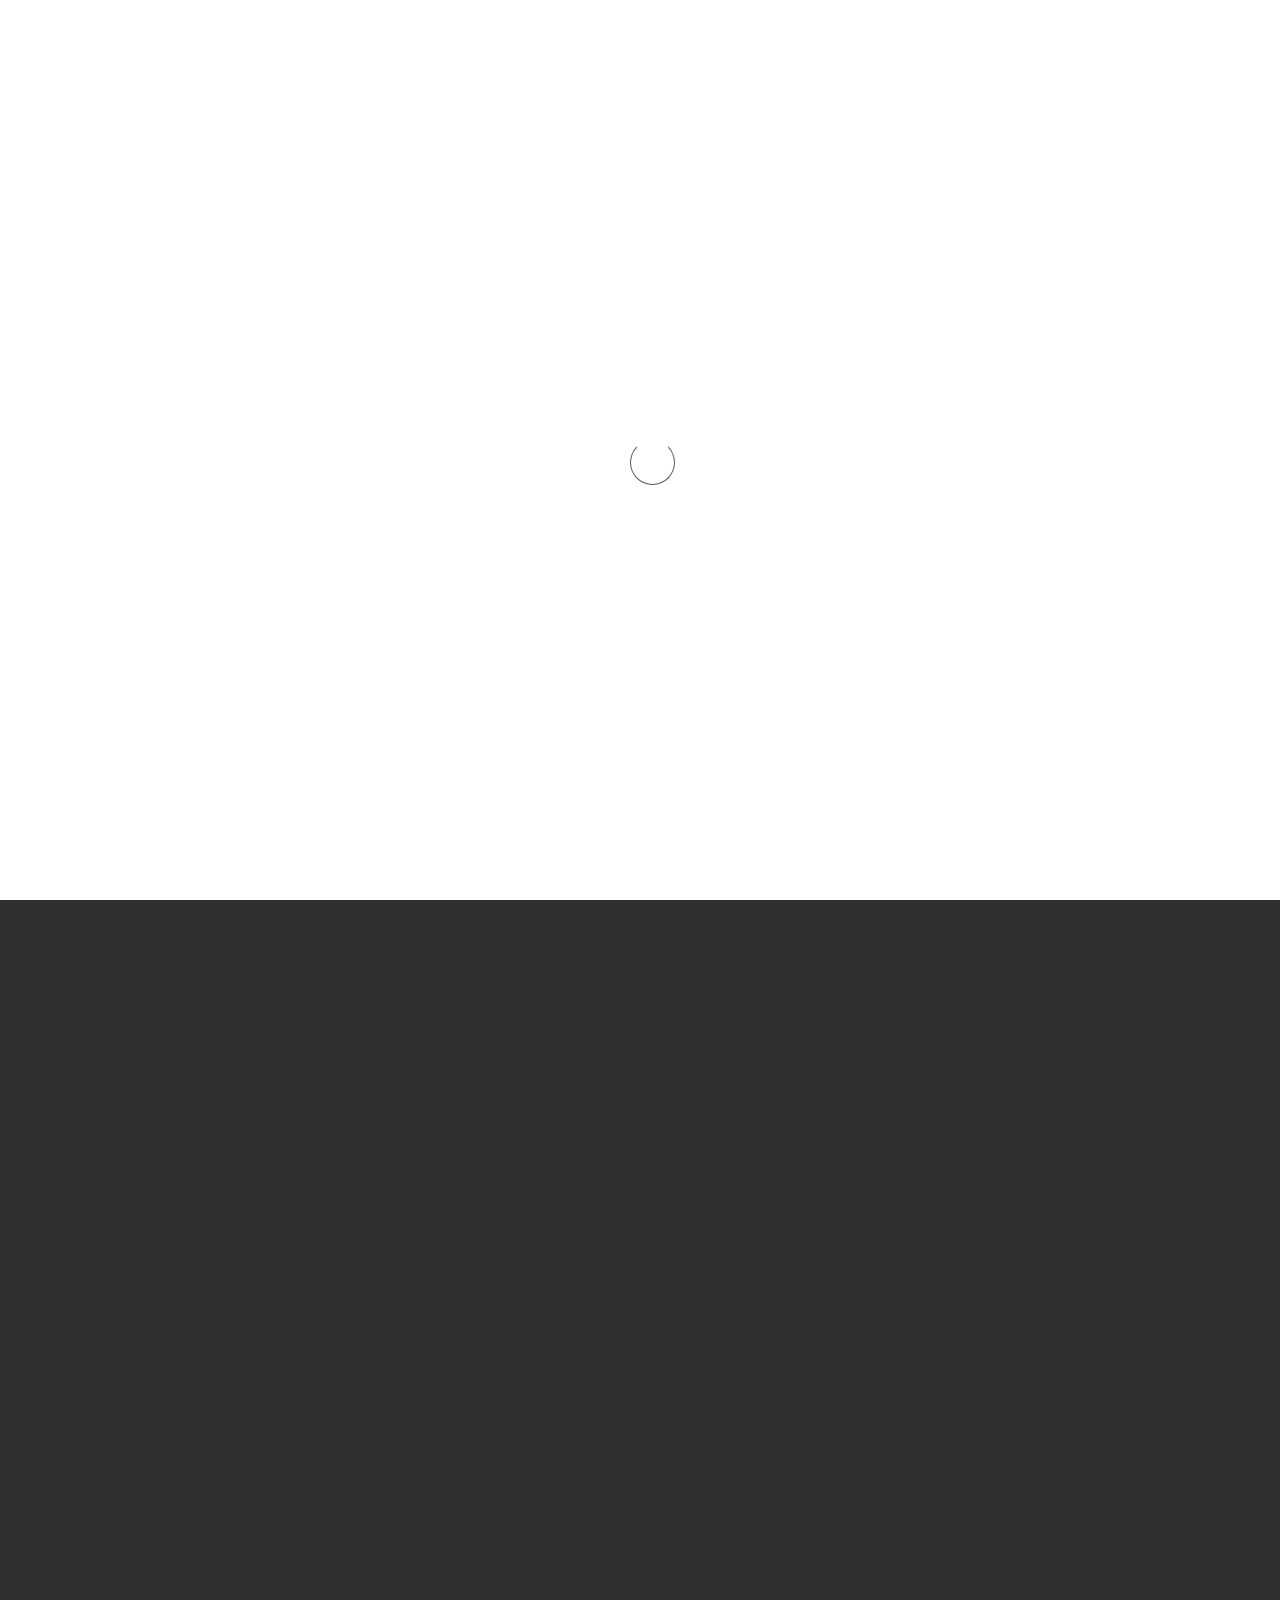
==== avarix/index.html @ c49609d7 "Add files via upload" ====
<!DOCTYPE html>
<html lang="en">
<head>

     <title>Get Ready - Coming Soon Template</title>
<!-- 

Get Ready Template

https://templatemo.com/tm-521-get-ready

-->
     <meta charset="UTF-8">
     <meta http-equiv="X-UA-Compatible" content="IE=Edge">
     <meta name="description" content="">
     <meta name="keywords" content="">
     <meta name="team" content="">
     <meta name="viewport" content="width=device-width, initial-scale=1, maximum-scale=1">

     <link rel="stylesheet" href="css/bootstrap.min.css">
     <link rel="stylesheet" href="css/vegas.min.css">
     <link rel="stylesheet" href="css/font-awesome.min.css">

     <!-- MAIN CSS -->
     <link rel="stylesheet" href="css/templatemo-style.css">

</head>
<body>

     <!-- PRE LOADER -->
     <section class="preloader">
          <div class="spinner">

               <span class="spinner-rotate"></span>
               
          </div>
     </section>


     <!-- GRID LINE -->
    <section class="grid">
         <div class="container">
            <div class="row">

              <div class="col-md-2 col-sm-2">
                <div class="grid-line"></div>
              </div>
              <div class="col-md-2 col-sm-2">
                <div class="grid-line"></div>
              </div>
              <div class="col-md-2 col-sm-2">
                <div class="grid-line"></div>
              </div>
              <div class="col-md-2 col-sm-2">
                <div class="grid-line"></div>
              </div>
              <div class="col-md-2 col-sm-2">
                <div class="grid-line"></div>
              </div>

            </div>
         </div>
    </section>


    <div class="menu-bg"></div>
    <div class="menu-burger">☰</div>

    <div class="menu-items">
       <div class="container">
         <div class="row">
           <div class="col-md-offset-2 col-md-4 col-sm-6">
            <h1>Navigations</h1>
             <ul class="menu">
                <li><a href="#">Home</a></li>
                <li><a href="#">Our Studio</a></li>
                <li><a href="#">Journal</a></li>
                <li><a href="#">Start a project</a></li>
                <li><a href="#">Email Us</a></li>
            </ul>
           </div>

           <div class="col-md-4 col-sm-6">
             <address>
               <h1>Our Studio</h1>
               <p>1234 New Street View, <br> Kumasi, Ghana</p>
               <div class="google-map">
                  <iframe src="https://www.google.com/maps/embed?pb=!1m18!1m12!1m3!1d1197183.8373802372!2d-1.9415093691103689!3d6.781986417238027!2m3!1f0!2f0!3f0!3m2!1i1024!2i768!4f13.1!3m3!1m2!1s0xfdb96f349e85efd%3A0xb8d1e0b88af1f0f5!2sKumasi+Central+Market!5e0!3m2!1sen!2sth!4v1532967884907" allowfullscreen></iframe>
               </div>
             </address>
           </div> 

           <div class="col-md-12 col-sm-12">
             <ul class="social-icon">
              <li class="line"></li>
               <li><a href="https://fb.com/templatemo" class="fa fa-facebook"></a></li>
               <li><a href="#" class="fa fa-twitter"></a></li>
               <li><a href="https://plus.google.com/+templatemo" class="fa fa-google"></a></li>
               <li><a href="#" class="fa fa-instagram"></a></li>
             </ul>
           </div>
         </div>
       </div>
    </div>


     <!-- HOME -->
     <section id="home">
        <div class="overlay"></div>
          <div class="container">
               <div class="row">

                    <div class="col-md-12 col-sm-12">
                         <div class="home-info">
                              <h1>We are getting ready <br>to launch new CREATIVE site!</h1>
                              <!-- You can change the date time in init.js file -->
                              <ul class="countdown">
                                   <li>
                                        <span class="days">14</span>
                                        <h3>Days</h3>
                                   </li>
                                   <li>
                                        <span class="hours">10</span>
                                        <h3>hours</h3>
                                   </li>
                                   <li>
                                        <span class="minutes">15</span>
                                        <h3>minutes</h3>
                                   </li>
                                   <li>
                                        <span class="seconds">34</span>
                                        <h3>seconds</h3>
                                   </li>     
                              </ul>
                              <div class="subscribe-form">
                                <form action="" method="get">
                                  <input type="email" name="email" class="form-control" placeholder="Enter your email" required="">
                                  <button type="submit" class="form-control"><i class="fa fa-envelope-o"></i></button>
                                </form>
                              </div>
                         </div>
                    </div>

               </div>
          </div>
     </section>

     <!-- SCRIPTS -->
     <script src="js/jquery.js"></script>
     <script src="js/bootstrap.min.js"></script>
     <script src="js/vegas.min.js"></script>
     <script src="js/countdown.js"></script>
     <script src="js/init.js"></script>
     <script src="js/custom.js"></script>

</body>
</html>
---- avarix/css/vegas.min.css ----
.vegas-overlay,.vegas-slide,.vegas-slide-inner,.vegas-timer,.vegas-wrapper{position:absolute;top:0;left:0;bottom:0;right:0;overflow:hidden;border:none;padding:0;margin:0}.vegas-overlay{opacity:.5;background:url(overlays/02.png) center center}.vegas-timer{top:auto;bottom:0;height:2px}.vegas-timer-progress{width:0;height:100%;background:#fff;-webkit-transition:width ease-out;transition:width ease-out}.vegas-timer-running .vegas-timer-progress{width:100%}.vegas-slide,.vegas-slide-inner{margin:0;padding:0;background:center center no-repeat;-webkit-transform:translateZ(0);transform:translateZ(0)}body .vegas-container{overflow:hidden!important;position:relative}.vegas-video{min-width:100%;min-height:100%;width:auto;height:auto}body.vegas-container{overflow:auto;position:static;z-index:-2}body.vegas-container>.vegas-overlay,body.vegas-container>.vegas-slide,body.vegas-container>.vegas-timer{position:fixed;z-index:-1}:root body.vegas-container>.vegas-overlay,:root body.vegas-container>.vegas-slide,_::full-page-media,_:future{bottom:-76px}.vegas-transition-fade,.vegas-transition-fade2{opacity:0}.vegas-transition-fade-in,.vegas-transition-fade2-in{opacity:1}.vegas-transition-fade2-out{opacity:0}.vegas-transition-blur,.vegas-transition-blur2{opacity:0;-webkit-filter:blur(32px);filter:blur(32px)}.vegas-transition-blur-in,.vegas-transition-blur2-in{opacity:1;-webkit-filter:blur(0);filter:blur(0)}.vegas-transition-blur2-out{opacity:0}.vegas-transition-flash,.vegas-transition-flash2{opacity:0;-webkit-filter:brightness(25);filter:brightness(25)}.vegas-transition-flash-in,.vegas-transition-flash2-in{opacity:1;-webkit-filter:brightness(1);filter:brightness(1)}.vegas-transition-flash2-out{opacity:0;-webkit-filter:brightness(25);filter:brightness(25)}.vegas-transition-negative,.vegas-transition-negative2{opacity:0;-webkit-filter:invert(100%);filter:invert(100%)}.vegas-transition-negative-in,.vegas-transition-negative2-in{opacity:1;-webkit-filter:invert(0);filter:invert(0)}.vegas-transition-negative2-out{opacity:0;-webkit-filter:invert(100%);filter:invert(100%)}.vegas-transition-burn,.vegas-transition-burn2{opacity:0;-webkit-filter:contrast(1000%) saturate(1000%);filter:contrast(1000%) saturate(1000%)}.vegas-transition-burn-in,.vegas-transition-burn2-in{opacity:1;-webkit-filter:contrast(100%) saturate(100%);filter:contrast(100%) saturate(100%)}.vegas-transition-burn2-out{opacity:0;-webkit-filter:contrast(1000%) saturate(1000%);filter:contrast(1000%) saturate(1000%)}.vegas-transition-slideLeft,.vegas-transition-slideLeft2{-webkit-transform:translateX(100%);transform:translateX(100%)}.vegas-transition-slideLeft-in,.vegas-transition-slideLeft2-in{-webkit-transform:translateX(0);transform:translateX(0)}.vegas-transition-slideLeft2-out,.vegas-transition-slideRight,.vegas-transition-slideRight2{-webkit-transform:translateX(-100%);transform:translateX(-100%)}.vegas-transition-slideRight-in,.vegas-transition-slideRight2-in{-webkit-transform:translateX(0);transform:translateX(0)}.vegas-transition-slideRight2-out{-webkit-transform:translateX(100%);transform:translateX(100%)}.vegas-transition-slideUp,.vegas-transition-slideUp2{-webkit-transform:translateY(100%);transform:translateY(100%)}.vegas-transition-slideUp-in,.vegas-transition-slideUp2-in{-webkit-transform:translateY(0);transform:translateY(0)}.vegas-transition-slideDown,.vegas-transition-slideDown2,.vegas-transition-slideUp2-out{-webkit-transform:translateY(-100%);transform:translateY(-100%)}.vegas-transition-slideDown-in,.vegas-transition-slideDown2-in{-webkit-transform:translateY(0);transform:translateY(0)}.vegas-transition-slideDown2-out{-webkit-transform:translateY(100%);transform:translateY(100%)}.vegas-transition-zoomIn,.vegas-transition-zoomIn2{-webkit-transform:scale(0);transform:scale(0);opacity:0}.vegas-transition-zoomIn-in,.vegas-transition-zoomIn2-in{-webkit-transform:scale(1);transform:scale(1);opacity:1}.vegas-transition-zoomIn2-out,.vegas-transition-zoomOut,.vegas-transition-zoomOut2{-webkit-transform:scale(2);transform:scale(2);opacity:0}.vegas-transition-zoomOut-in,.vegas-transition-zoomOut2-in{-webkit-transform:scale(1);transform:scale(1);opacity:1}.vegas-transition-zoomOut2-out{-webkit-transform:scale(0);transform:scale(0);opacity:0}.vegas-transition-swirlLeft,.vegas-transition-swirlLeft2{-webkit-transform:scale(2) rotate(35deg);transform:scale(2) rotate(35deg);opacity:0}.vegas-transition-swirlLeft-in,.vegas-transition-swirlLeft2-in{-webkit-transform:scale(1) rotate(0);transform:scale(1) rotate(0);opacity:1}.vegas-transition-swirlLeft2-out,.vegas-transition-swirlRight,.vegas-transition-swirlRight2{-webkit-transform:scale(2) rotate(-35deg);transform:scale(2) rotate(-35deg);opacity:0}.vegas-transition-swirlRight-in,.vegas-transition-swirlRight2-in{-webkit-transform:scale(1) rotate(0);transform:scale(1) rotate(0);opacity:1}.vegas-transition-swirlRight2-out{-webkit-transform:scale(2) rotate(35deg);transform:scale(2) rotate(35deg);opacity:0}.vegas-animation-kenburns{-webkit-animation:kenburns ease-out;animation:kenburns ease-out}@-webkit-keyframes kenburns{0%{-webkit-transform:scale(1.5);transform:scale(1.5)}100%{-webkit-transform:scale(1);transform:scale(1)}}@keyframes kenburns{0%{-webkit-transform:scale(1.5);transform:scale(1.5)}100%{-webkit-transform:scale(1);transform:scale(1)}}.vegas-animation-kenburnsUp{-webkit-animation:kenburnsUp ease-out;animation:kenburnsUp ease-out}@-webkit-keyframes kenburnsUp{0%{-webkit-transform:scale(1.5) translate(0,10%);transform:scale(1.5) translate(0,10%)}100%{-webkit-transform:scale(1) translate(0,0);transform:scale(1) translate(0,0)}}@keyframes kenburnsUp{0%{-webkit-transform:scale(1.5) translate(0,10%);transform:scale(1.5) translate(0,10%)}100%{-webkit-transform:scale(1) translate(0,0);transform:scale(1) translate(0,0)}}.vegas-animation-kenburnsDown{-webkit-animation:kenburnsDown ease-out;animation:kenburnsDown ease-out}@-webkit-keyframes kenburnsDown{0%{-webkit-transform:scale(1.5) translate(0,-10%);transform:scale(1.5) translate(0,-10%)}100%{-webkit-transform:scale(1) translate(0,0);transform:scale(1) translate(0,0)}}@keyframes kenburnsDown{0%{-webkit-transform:scale(1.5) translate(0,-10%);transform:scale(1.5) translate(0,-10%)}100%{-webkit-transform:scale(1) translate(0,0);transform:scale(1) translate(0,0)}}.vegas-animation-kenburnsLeft{-webkit-animation:kenburnsLeft ease-out;animation:kenburnsLeft ease-out}@-webkit-keyframes kenburnsLeft{0%{-webkit-transform:scale(1.5) translate(10%,0);transform:scale(1.5) translate(10%,0)}100%{-webkit-transform:scale(1) translate(0,0);transform:scale(1) translate(0,0)}}@keyframes kenburnsLeft{0%{-webkit-transform:scale(1.5) translate(10%,0);transform:scale(1.5) translate(10%,0)}100%{-webkit-transform:scale(1) translate(0,0);transform:scale(1) translate(0,0)}}.vegas-animation-kenburnsRight{-webkit-animation:kenburnsRight ease-out;animation:kenburnsRight ease-out}@-webkit-keyframes kenburnsRight{0%{-webkit-transform:scale(1.5) translate(-10%,0);transform:scale(1.5) translate(-10%,0)}100%{-webkit-transform:scale(1) translate(0,0);transform:scale(1) translate(0,0)}}@keyframes kenburnsRight{0%{-webkit-transform:scale(1.5) translate(-10%,0);transform:scale(1.5) translate(-10%,0)}100%{-webkit-transform:scale(1) translate(0,0);transform:scale(1) translate(0,0)}}.vegas-animation-kenburnsUpLeft{-webkit-animation:kenburnsUpLeft ease-out;animation:kenburnsUpLeft ease-out}@-webkit-keyframes kenburnsUpLeft{0%{-webkit-transform:scale(1.5) translate(10%,10%);transform:scale(1.5) translate(10%,10%)}100%{-webkit-transform:scale(1) translate(0,0);transform:scale(1) translate(0,0)}}@keyframes kenburnsUpLeft{0%{-webkit-transform:scale(1.5) translate(10%,10%);transform:scale(1.5) translate(10%,10%)}100%{-webkit-transform:scale(1) translate(0,0);transform:scale(1) translate(0,0)}}.vegas-animation-kenburnsUpRight{-webkit-animation:kenburnsUpRight ease-out;animation:kenburnsUpRight ease-out}@-webkit-keyframes kenburnsUpRight{0%{-webkit-transform:scale(1.5) translate(-10%,10%);transform:scale(1.5) translate(-10%,10%)}100%{-webkit-transform:scale(1) translate(0,0);transform:scale(1) translate(0,0)}}@keyframes kenburnsUpRight{0%{-webkit-transform:scale(1.5) translate(-10%,10%);transform:scale(1.5) translate(-10%,10%)}100%{-webkit-transform:scale(1) translate(0,0);transform:scale(1) translate(0,0)}}.vegas-animation-kenburnsDownLeft{-webkit-animation:kenburnsDownLeft ease-out;animation:kenburnsDownLeft ease-out}@-webkit-keyframes kenburnsDownLeft{0%{-webkit-transform:scale(1.5) translate(10%,-10%);transform:scale(1.5) translate(10%,-10%)}100%{-webkit-transform:scale(1) translate(0,0);transform:scale(1) translate(0,0)}}@keyframes kenburnsDownLeft{0%{-webkit-transform:scale(1.5) translate(10%,-10%);transform:scale(1.5) translate(10%,-10%)}100%{-webkit-transform:scale(1) translate(0,0);transform:scale(1) translate(0,0)}}.vegas-animation-kenburnsDownRight{-webkit-animation:kenburnsDownRight ease-out;animation:kenburnsDownRight ease-out}@-webkit-keyframes kenburnsDownRight{0%{-webkit-transform:scale(1.5) translate(-10%,-10%);transform:scale(1.5) translate(-10%,-10%)}100%{-webkit-transform:scale(1) translate(0,0);transform:scale(1) translate(0,0)}}@keyframes kenburnsDownRight{0%{-webkit-transform:scale(1.5) translate(-10%,-10%);transform:scale(1.5) translate(-10%,-10%)}100%{-webkit-transform:scale(1) translate(0,0);transform:scale(1) translate(0,0)}}
---- avarix/css/templatemo-style.css ----
/*

Get Ready Template

https://templatemo.com/tm-521-get-ready

*/
  
  @import url('https://fonts.googleapis.com/css?family=Poppins:300,400');

  body {
    margin: 0;
    -webkit-perspective: 1000;
    font-family: 'Poppins', sans-serif;
    background: #303030;
  }

  body, html {
    height: 100%;
    width: 100%;
    overflow-x: hidden;
  }



  /*---------------------------------------
     TYPOGRAPHY              
  -----------------------------------------*/

  h1,h2,h3,h4,h5,h6 {
    font-weight: 300;
    line-height: inherit;
  }

  h1 {
    color: #ffffff;
    font-size: 2em;
  }

  h2 {
    color: #353535;
    font-size: 2em;
  }

  p {
    color: #757575;
    font-size: 14px;
    font-weight: normal;
    line-height: 24px;
  }



  /*---------------------------------------
     GENERAL               
  -----------------------------------------*/

  html{
    -webkit-font-smoothing: antialiased;
  }

  a {
    color: #202020;
    text-decoration: none !important;
  }

  a,
  input, button,
  .form-control {
    -webkit-transition: 0.5s;
    transition: 0.5s;
  }

  a:hover, a:active, a:focus {
    color: #29ca8e;
    outline: none;
  }

  ::-webkit-scrollbar{
    width: 8px;
    height: 8px;
  }

  ::-webkit-scrollbar-thumb {
    cursor: pointer;
    background: #202020;
  }

  .overlay {
    background: linear-gradient(to top right, #d2b48c, #000000);
    opacity: 0.9;
    position: absolute;
    top: 0;
    right: 0;
    bottom: 0;
    left: 0;
    width: 100%;
    height: 100%;
  }

  .grid {
    position: fixed;
    width: 100%;
    height: 100%;
    z-index: 1;
  }

  .grid-line {
    height: 300vh;
    border-right: 1px solid rgba(255,255,255,0.02);
  }

  .google-map iframe {
    border: 0;
    margin-top: 20px;
  }

  .subscribe-form {
    position: relative;
  }

  .subscribe-form .form-control {
    background: #ffffff;
    box-shadow: none;
    border: 0;
    border-radius: 50px;
	width: 340px;
    height: 45px;
    padding: 6px 30px;
  }

  .subscribe-form button[type="submit"] {
    background: transparent;
    border: 0;
    outline: none;
  }

  .subscribe-form .fa {
    cursor: pointer;
    position: absolute;
    top: 12px;
    right: 12px;
    color: #d2b48c;
    font-size: 20px;
  }



  /*---------------------------------------
       PRE LOADER              
  -----------------------------------------*/

  .preloader {
    position: fixed;
    top: 0;
    left: 0;
    width: 100%;
    height: 100%;
    z-index: 99999;
    display: flex;
    flex-flow: row nowrap;
    justify-content: center;
    align-items: center;
    background: none repeat scroll 0 0 #ffffff;
  }

  .spinner {
    border: 1px solid transparent;
    border-radius: 3px;
    position: relative;
  }

  .spinner:before {
    content: '';
    box-sizing: border-box;
    position: absolute;
    top: 50%;
    left: 50%;
    width: 45px;
    height: 45px;
    margin-top: -10px;
    margin-left: -10px;
    border-radius: 50%;
    border: 1px solid #575757;
    border-top-color: #ffffff;
    animation: spinner .9s linear infinite;
  }

  @-webkit-@keyframes spinner {
    to {transform: rotate(360deg);}
  }

  @keyframes spinner {
    to {transform: rotate(360deg);}
  }


  /*---------------------------------------
      MENU              
  -----------------------------------------*/

  .menu, .menu-bg, .menu-burger {
    position: fixed;
    z-index: 222;
    width: 50px;
    height: 50px;
    line-height: 30px;
    font-size: 25px;
    text-align: center;
    border-radius: 100%;
    right: 25px;
    top: 25px;
  }

  .menu-bg {
    background: #101010;
    pointer-events: none;
    transition: .3s;
    right: 50px;
    top: 50px;
    transform: translate3d(50%, -50%, 0);
    transform-origin: center center;
  }

  .menu-bg.fs {
    transform: translate3d(50%, -50%, 0);
    width: 500vw;
    height: 500vw;
  }

  .menu-burger {
    color: #ffffff;
    padding-top: 11px;
    -webkit-user-select: none;
    cursor: pointer;
    transition: .4s;
    transform-origin: center;
    z-index: 9999;
  }

  .menu-burger.fs {
    transform: rotate(-180deg) translateY(5px);
  }

  .menu-items {
    display: flex;
    flex-direction: column;
    justify-content: center;
    align-content: center;
    position: absolute;
    z-index: 9999;
    width: 100%;
    height: 100%;
    opacity: 0;
    transition: .4s;
    margin-top: 50px;
    transform: translateY(-200%);
    pointer-events: none;
  }

  .menu-items ul.menu {
    position: relative;
    width: 100%;
    height: 100%;
    text-align: left;
    top: 10px;
  }

  .menu-items ul.menu li {
    display: block;
    list-style: none;
    transition: 1s;
    opacity: 0;
    margin: 5px 0;
  }

  .menu-items ul.menu li a {
    color: #ffffff;
    font-size: 18px;
    position: relative;
  }

  .menu-items ul.menu li a:after {
    content: "";
    width: 0;
    height: 2px;
    border-radius: 50px;
    position: absolute;
    bottom: 13px;
    transition: 0.5s;
    margin: 0 auto;
    display: block;
    right: 0;
    left: 0;
  }

  .menu-items ul.menu li a:hover:after {
    content: "";
    background: #d2b48c;
    width: 100%;
  }

  .menu-items.fs {
    transform: translateY(0);
    pointer-events: auto;
    opacity: 1;
  }

  .menu-items.fs ul li {
    opacity: 1;
  }

  address p {
    color: #f9f9f9;
  }



  /*---------------------------------------
      HOME          
  -----------------------------------------*/

  #home {
    display: -webkit-box;
    display: -webkit-flex;
    display: -ms-flexbox;
    display: flex;
    -webkit-box-align: center;
    -webkit-align-items: center;
    -ms-flex-align: center;
    align-items: center;
    text-align: center;
    position: relative;
  }

  #home .container {
    width: 100%;
  }

  .home-info {
    display: flex;
    flex-direction: column;
    justify-content: center;
    align-items: center;
    position: relative;
    z-index: 2;
    width: 100%;
    height: 100vh;
  }
  
  .countdown {
    text-align: center;
    margin: 50px 0;
    padding: 0;
  }

  .countdown li {
    color: #ffffff;
    list-style: none;
    display: inline-block;
    margin: 0 20px;
  }

  .countdown span {
    font-size: 25px;
  }

  .countdown h3 {
    font-size: 14px;
    text-transform: uppercase;
    margin: 10px 0;
  }



  /*---------------------------------------
     SOCIAL ICON              
  -----------------------------------------*/

  .social-icon {
    position: relative;
    padding: 0;
    margin: 30px 0 0 0;
    text-align: center;
  }

  .social-icon .line {
    background: #ffffff;
    width: 50px;
    height: 2px;
    margin-right: 10px;
    position: relative;
    bottom: 5px;
  }

  .social-icon li {
    display: inline-block;
    list-style: none;
  }

  .social-icon li a {
    border-radius: 50px;
    color: #ffffff;
    font-size: 15px;
    width: 35px;
    height: 35px;
    line-height: 35px;
    text-decoration: none;
    text-align: center;
    position: relative;
    margin: 5px 5px 5px 0;
  }

  .social-icon li a:hover {
    background: #d2b48c;
    color: #ffffff;
  }



  /*---------------------------------------
     RESPONSIVE STYLES              
  -----------------------------------------*/

  @media screen and (max-width: 480px) {

    .home-info {
      padding: 0 1em 0 1em;
    }

    .countdown li {
      margin: 0 12px;
    }

    address {
      margin-top: 50px;
    }
  }

  @media screen and (max-width: 360px) {

    h1 {
      font-size: 1.50em;
    }

    .menu-items {
      margin: 100px 0;
    }

    .countdown span {
      font-size: 20px;
    }

    .countdown h3 {
      font-size: 12px;
    }
  }
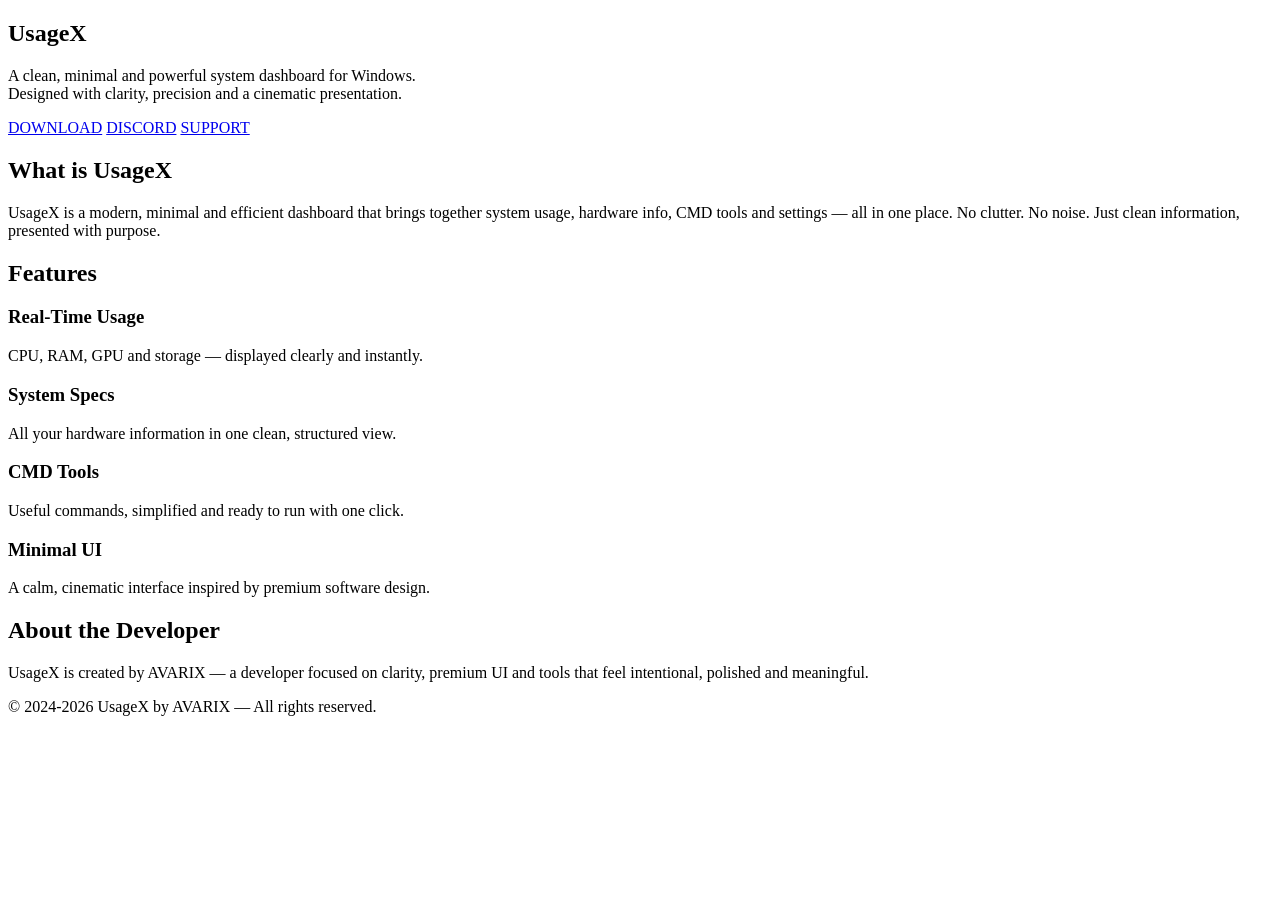
==== commit ac2ea3d7: "Update index.html" ====
--- a/avarix/index.html
+++ b/avarix/index.html
@@ -1,157 +1,89 @@
 <!DOCTYPE html>
 <html lang="en">
 <head>
+    <meta charset="UTF-8">
+    <meta name="viewport" content="width=device-width, initial-scale=1.0">
+    <title>UsageX — System Dashboard</title>
 
-     <title>Get Ready - Coming Soon Template</title>
-<!-- 
+    <!-- CSS -->
+    <link rel="stylesheet" href="css/bootstrap.min.css">
+    <link rel="stylesheet" href="css/font-awesome.min.css">
 
-Get Ready Template
+    <!-- MAIN STYLE -->
+    <link rel="stylesheet" href="css/usagex-style.css">
+</head>
 
-https://templatemo.com/tm-521-get-ready
-
--->
-     <meta charset="UTF-8">
-     <meta http-equiv="X-UA-Compatible" content="IE=Edge">
-     <meta name="description" content="">
-     <meta name="keywords" content="">
-     <meta name="team" content="">
-     <meta name="viewport" content="width=device-width, initial-scale=1, maximum-scale=1">
-
-     <link rel="stylesheet" href="css/bootstrap.min.css">
-     <link rel="stylesheet" href="css/vegas.min.css">
-     <link rel="stylesheet" href="css/font-awesome.min.css">
-
-     <!-- MAIN CSS -->
-     <link rel="stylesheet" href="css/templatemo-style.css">
-
-</head>
 <body>
 
-     <!-- PRE LOADER -->
-     <section class="preloader">
-          <div class="spinner">
+<!-- HEADER / HERO -->
+<section id="hero">
+    <div class="hero-bg"></div>
 
-               <span class="spinner-rotate"></span>
-               
-          </div>
-     </section>
+    <div class="hero-content">
+        <h1>UsageX</h1>
+        <p class="subtitle">
+            A clean, minimal and powerful system dashboard for Windows.<br>
+            Designed with clarity, precision and a cinematic presentation.
+        </p>
 
+        <div class="ux-buttons">
+            <a href="https://github.com/AVARIX1/UsageX/releases" class="btn-ux">DOWNLOAD</a>
+            <a href="https://discord.gg/YOUR_DISCORD" class="btn-ux">DISCORD</a>
+            <a href="https://buymeacoffee.com/YOUR_LINK" class="btn-ux">SUPPORT</a>
+        </div>
+    </div>
+</section>
 
-     <!-- GRID LINE -->
-    <section class="grid">
-         <div class="container">
-            <div class="row">
+<!-- ABOUT -->
+<section id="about">
+    <h2>What is UsageX</h2>
+    <p>
+        UsageX is a modern, minimal and efficient dashboard that brings together system usage,
+        hardware info, CMD tools and settings — all in one place.  
+        No clutter. No noise. Just clean information, presented with purpose.
+    </p>
+</section>
 
-              <div class="col-md-2 col-sm-2">
-                <div class="grid-line"></div>
-              </div>
-              <div class="col-md-2 col-sm-2">
-                <div class="grid-line"></div>
-              </div>
-              <div class="col-md-2 col-sm-2">
-                <div class="grid-line"></div>
-              </div>
-              <div class="col-md-2 col-sm-2">
-                <div class="grid-line"></div>
-              </div>
-              <div class="col-md-2 col-sm-2">
-                <div class="grid-line"></div>
-              </div>
+<!-- FEATURES -->
+<section id="features">
+    <h2>Features</h2>
 
-            </div>
-         </div>
-    </section>
+    <div class="feature-grid">
+        <div class="feature">
+            <h3>Real‑Time Usage</h3>
+            <p>CPU, RAM, GPU and storage — displayed clearly and instantly.</p>
+        </div>
 
+        <div class="feature">
+            <h3>System Specs</h3>
+            <p>All your hardware information in one clean, structured view.</p>
+        </div>
 
-    <div class="menu-bg"></div>
-    <div class="menu-burger">☰</div>
+        <div class="feature">
+            <h3>CMD Tools</h3>
+            <p>Useful commands, simplified and ready to run with one click.</p>
+        </div>
 
-    <div class="menu-items">
-       <div class="container">
-         <div class="row">
-           <div class="col-md-offset-2 col-md-4 col-sm-6">
-            <h1>Navigations</h1>
-             <ul class="menu">
-                <li><a href="#">Home</a></li>
-                <li><a href="#">Our Studio</a></li>
-                <li><a href="#">Journal</a></li>
-                <li><a href="#">Start a project</a></li>
-                <li><a href="#">Email Us</a></li>
-            </ul>
-           </div>
+        <div class="feature">
+            <h3>Minimal UI</h3>
+            <p>A calm, cinematic interface inspired by premium software design.</p>
+        </div>
+    </div>
+</section>
 
-           <div class="col-md-4 col-sm-6">
-             <address>
-               <h1>Our Studio</h1>
-               <p>1234 New Street View, <br> Kumasi, Ghana</p>
-               <div class="google-map">
-                  <iframe src="https://www.google.com/maps/embed?pb=!1m18!1m12!1m3!1d1197183.8373802372!2d-1.9415093691103689!3d6.781986417238027!2m3!1f0!2f0!3f0!3m2!1i1024!2i768!4f13.1!3m3!1m2!1s0xfdb96f349e85efd%3A0xb8d1e0b88af1f0f5!2sKumasi+Central+Market!5e0!3m2!1sen!2sth!4v1532967884907" allowfullscreen></iframe>
-               </div>
-             </address>
-           </div> 
+<!-- DEVELOPER -->
+<section id="dev">
+    <h2>About the Developer</h2>
+    <p>
+        UsageX is created by AVARIX — a developer focused on clarity, premium UI and tools that
+        feel intentional, polished and meaningful.
+    </p>
+</section>
 
-           <div class="col-md-12 col-sm-12">
-             <ul class="social-icon">
-              <li class="line"></li>
-               <li><a href="https://fb.com/templatemo" class="fa fa-facebook"></a></li>
-               <li><a href="#" class="fa fa-twitter"></a></li>
-               <li><a href="https://plus.google.com/+templatemo" class="fa fa-google"></a></li>
-               <li><a href="#" class="fa fa-instagram"></a></li>
-             </ul>
-           </div>
-         </div>
-       </div>
-    </div>
-
-
-     <!-- HOME -->
-     <section id="home">
-        <div class="overlay"></div>
-          <div class="container">
-               <div class="row">
-
-                    <div class="col-md-12 col-sm-12">
-                         <div class="home-info">
-                              <h1>We are getting ready <br>to launch new CREATIVE site!</h1>
-                              <!-- You can change the date time in init.js file -->
-                              <ul class="countdown">
-                                   <li>
-                                        <span class="days">14</span>
-                                        <h3>Days</h3>
-                                   </li>
-                                   <li>
-                                        <span class="hours">10</span>
-                                        <h3>hours</h3>
-                                   </li>
-                                   <li>
-                                        <span class="minutes">15</span>
-                                        <h3>minutes</h3>
-                                   </li>
-                                   <li>
-                                        <span class="seconds">34</span>
-                                        <h3>seconds</h3>
-                                   </li>     
-                              </ul>
-                              <div class="subscribe-form">
-                                <form action="" method="get">
-                                  <input type="email" name="email" class="form-control" placeholder="Enter your email" required="">
-                                  <button type="submit" class="form-control"><i class="fa fa-envelope-o"></i></button>
-                                </form>
-                              </div>
-                         </div>
-                    </div>
-
-               </div>
-          </div>
-     </section>
-
-     <!-- SCRIPTS -->
-     <script src="js/jquery.js"></script>
-     <script src="js/bootstrap.min.js"></script>
-     <script src="js/vegas.min.js"></script>
-     <script src="js/countdown.js"></script>
-     <script src="js/init.js"></script>
-     <script src="js/custom.js"></script>
+<!-- FOOTER -->
+<footer>
+    © 2024-2026 UsageX by AVARIX — All rights reserved.
+</footer>
 
 </body>
-</html>+</html>
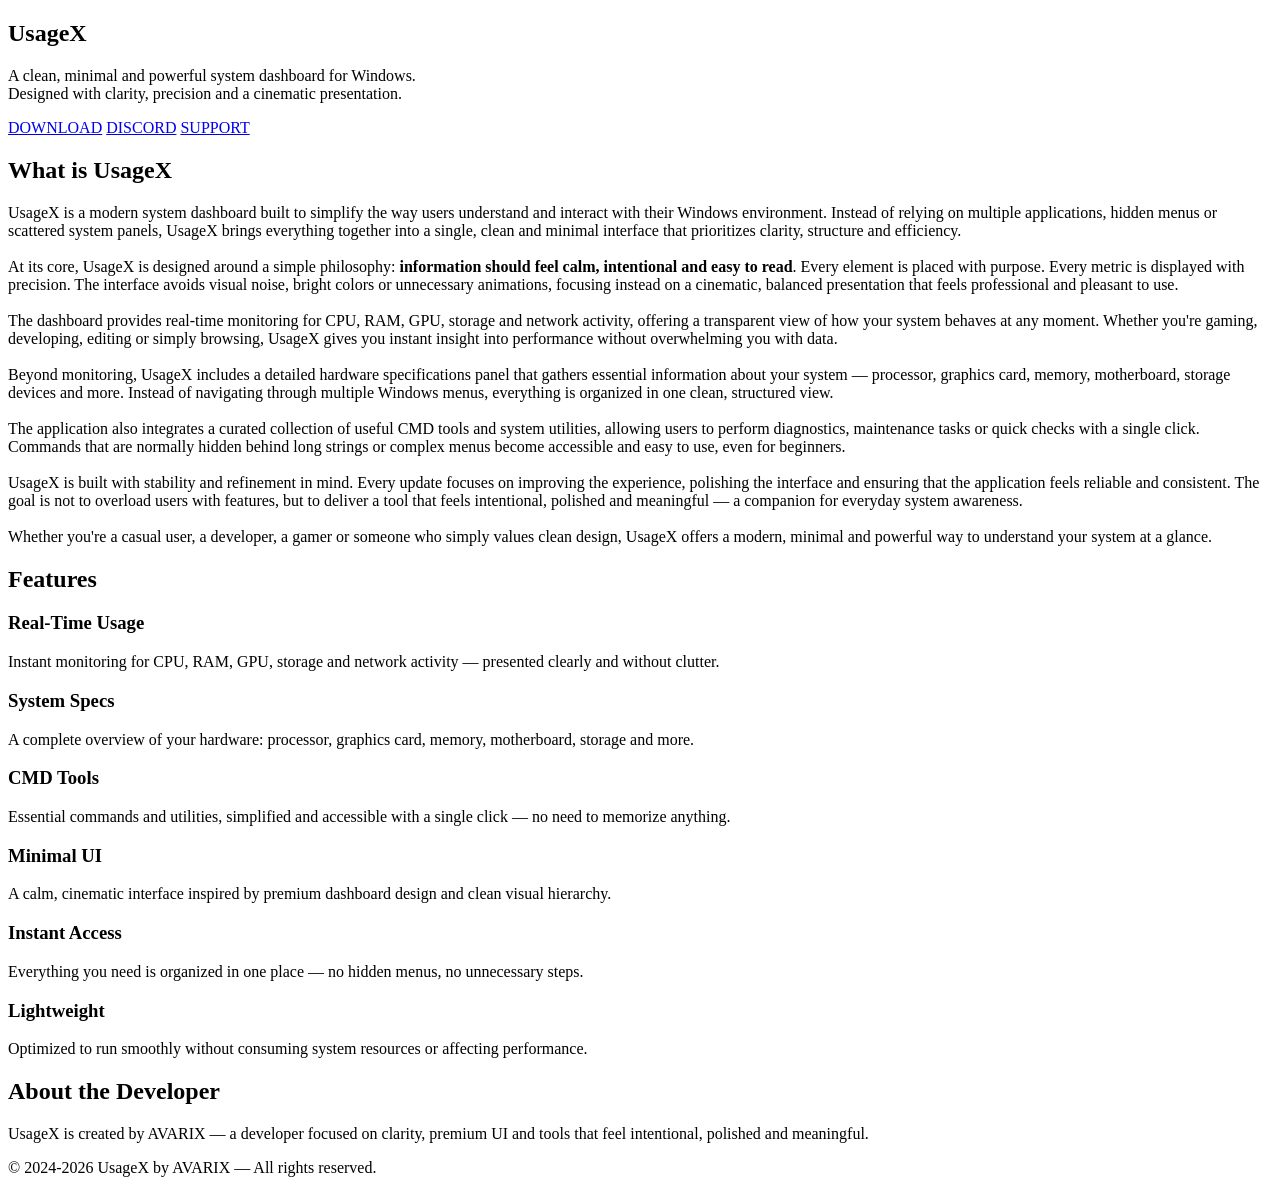
==== commit 8c200bc5: "Update index.html" ====
--- a/avarix/index.html
+++ b/avarix/index.html
@@ -6,16 +6,12 @@
     <title>UsageX — System Dashboard</title>
 
     <!-- CSS -->
-    <link rel="stylesheet" href="css/bootstrap.min.css">
-    <link rel="stylesheet" href="css/font-awesome.min.css">
-
-    <!-- MAIN STYLE -->
     <link rel="stylesheet" href="css/usagex-style.css">
 </head>
 
-<body>
+<body class="section-hero">
 
-<!-- HEADER / HERO -->
+<!-- HERO SECTION -->
 <section id="hero">
     <div class="hero-bg"></div>
 
@@ -27,20 +23,57 @@
         </p>
 
         <div class="ux-buttons">
-            <a href="https://github.com/AVARIX1/UsageX/releases" class="btn-ux">DOWNLOAD</a>
-            <a href="https://discord.gg/YOUR_DISCORD" class="btn-ux">DISCORD</a>
-            <a href="https://buymeacoffee.com/YOUR_LINK" class="btn-ux">SUPPORT</a>
+            <a href="https://github.com/AVARIX1/UsageX/Program5" class="btn-ux">DOWNLOAD</a>
+            <a href="https://discord.gg/k22UgKcyu5" class="btn-ux">DISCORD</a>
+            <a href="https://buymeacoffee.com/mihaibartu0" class="btn-ux">SUPPORT</a>
         </div>
     </div>
 </section>
+
+<!-- SCROLL INDICATOR -->
+<div class="scroll-indicator">
+    <span></span>
+</div>
+
+<!-- DOT SCROLLBAR -->
+<div class="dot-scrollbar" id="dot-scrollbar"></div>
 
 <!-- ABOUT -->
 <section id="about">
     <h2>What is UsageX</h2>
     <p>
-        UsageX is a modern, minimal and efficient dashboard that brings together system usage,
-        hardware info, CMD tools and settings — all in one place.  
-        No clutter. No noise. Just clean information, presented with purpose.
+        UsageX is a modern system dashboard built to simplify the way users understand and interact with
+        their Windows environment. Instead of relying on multiple applications, hidden menus or scattered
+        system panels, UsageX brings everything together into a single, clean and minimal interface that
+        prioritizes clarity, structure and efficiency.
+        <br><br>
+        At its core, UsageX is designed around a simple philosophy: <strong>information should feel calm,
+        intentional and easy to read</strong>. Every element is placed with purpose. Every metric is displayed
+        with precision. The interface avoids visual noise, bright colors or unnecessary animations, focusing
+        instead on a cinematic, balanced presentation that feels professional and pleasant to use.
+        <br><br>
+        The dashboard provides real‑time monitoring for CPU, RAM, GPU, storage and network activity,
+        offering a transparent view of how your system behaves at any moment. Whether you're gaming,
+        developing, editing or simply browsing, UsageX gives you instant insight into performance without
+        overwhelming you with data.
+        <br><br>
+        Beyond monitoring, UsageX includes a detailed hardware specifications panel that gathers essential
+        information about your system — processor, graphics card, memory, motherboard, storage devices and
+        more. Instead of navigating through multiple Windows menus, everything is organized in one clean,
+        structured view.
+        <br><br>
+        The application also integrates a curated collection of useful CMD tools and system utilities,
+        allowing users to perform diagnostics, maintenance tasks or quick checks with a single click.
+        Commands that are normally hidden behind long strings or complex menus become accessible and easy
+        to use, even for beginners.
+        <br><br>
+        UsageX is built with stability and refinement in mind. Every update focuses on improving the
+        experience, polishing the interface and ensuring that the application feels reliable and consistent.
+        The goal is not to overload users with features, but to deliver a tool that feels intentional,
+        polished and meaningful — a companion for everyday system awareness.
+        <br><br>
+        Whether you're a casual user, a developer, a gamer or someone who simply values clean design,
+        UsageX offers a modern, minimal and powerful way to understand your system at a glance.
     </p>
 </section>
 
@@ -51,22 +84,32 @@
     <div class="feature-grid">
         <div class="feature">
             <h3>Real‑Time Usage</h3>
-            <p>CPU, RAM, GPU and storage — displayed clearly and instantly.</p>
+            <p>Instant monitoring for CPU, RAM, GPU, storage and network activity — presented clearly and without clutter.</p>
         </div>
 
         <div class="feature">
             <h3>System Specs</h3>
-            <p>All your hardware information in one clean, structured view.</p>
+            <p>A complete overview of your hardware: processor, graphics card, memory, motherboard, storage and more.</p>
         </div>
 
         <div class="feature">
             <h3>CMD Tools</h3>
-            <p>Useful commands, simplified and ready to run with one click.</p>
+            <p>Essential commands and utilities, simplified and accessible with a single click — no need to memorize anything.</p>
         </div>
 
         <div class="feature">
             <h3>Minimal UI</h3>
-            <p>A calm, cinematic interface inspired by premium software design.</p>
+            <p>A calm, cinematic interface inspired by premium dashboard design and clean visual hierarchy.</p>
+        </div>
+
+        <div class="feature">
+            <h3>Instant Access</h3>
+            <p>Everything you need is organized in one place — no hidden menus, no unnecessary steps.</p>
+        </div>
+
+        <div class="feature">
+            <h3>Lightweight</h3>
+            <p>Optimized to run smoothly without consuming system resources or affecting performance.</p>
         </div>
     </div>
 </section>
@@ -85,5 +128,66 @@
     © 2024-2026 UsageX by AVARIX — All rights reserved.
 </footer>
 
+<script>
+// DOT SCROLLBAR – generate dots
+const dotContainer = document.getElementById("dot-scrollbar");
+const totalDots = 40;
+
+for (let i = 0; i < totalDots; i++) {
+    const dot = document.createElement("div");
+    dot.classList.add("dot");
+    dotContainer.appendChild(dot);
+}
+
+const dots = document.querySelectorAll(".dot");
+
+function updateDots() {
+    const scrollPercent = window.scrollY / (document.body.scrollHeight - window.innerHeight);
+    const activeIndex = Math.floor(scrollPercent * (totalDots - 1));
+
+    dots.forEach((dot, index) => {
+        dot.classList.remove("active-main", "active-secondary");
+
+        if (index === activeIndex) {
+            dot.classList.add("active-main");
+        }
+
+        if (index === activeIndex - 1 || index === activeIndex + 1) {
+            dot.classList.add("active-secondary");
+        }
+    });
+}
+
+// GRADIENT PER SECTION
+const sections = document.querySelectorAll("section");
+
+function updateSectionGradient() {
+    let scrollPos = window.scrollY + window.innerHeight / 2;
+    let applied = false;
+
+    sections.forEach(sec => {
+        let top = sec.offsetTop;
+        let bottom = top + sec.offsetHeight;
+
+        if (scrollPos >= top && scrollPos < bottom) {
+            document.body.className = "section-" + sec.id;
+            applied = true;
+        }
+    });
+
+    if (!applied && window.innerHeight + window.scrollY >= document.body.offsetHeight - 50) {
+        document.body.className = "section-footer";
+    }
+}
+
+window.addEventListener("scroll", () => {
+    updateDots();
+    updateSectionGradient();
+});
+
+updateDots();
+updateSectionGradient();
+</script>
+
 </body>
 </html>
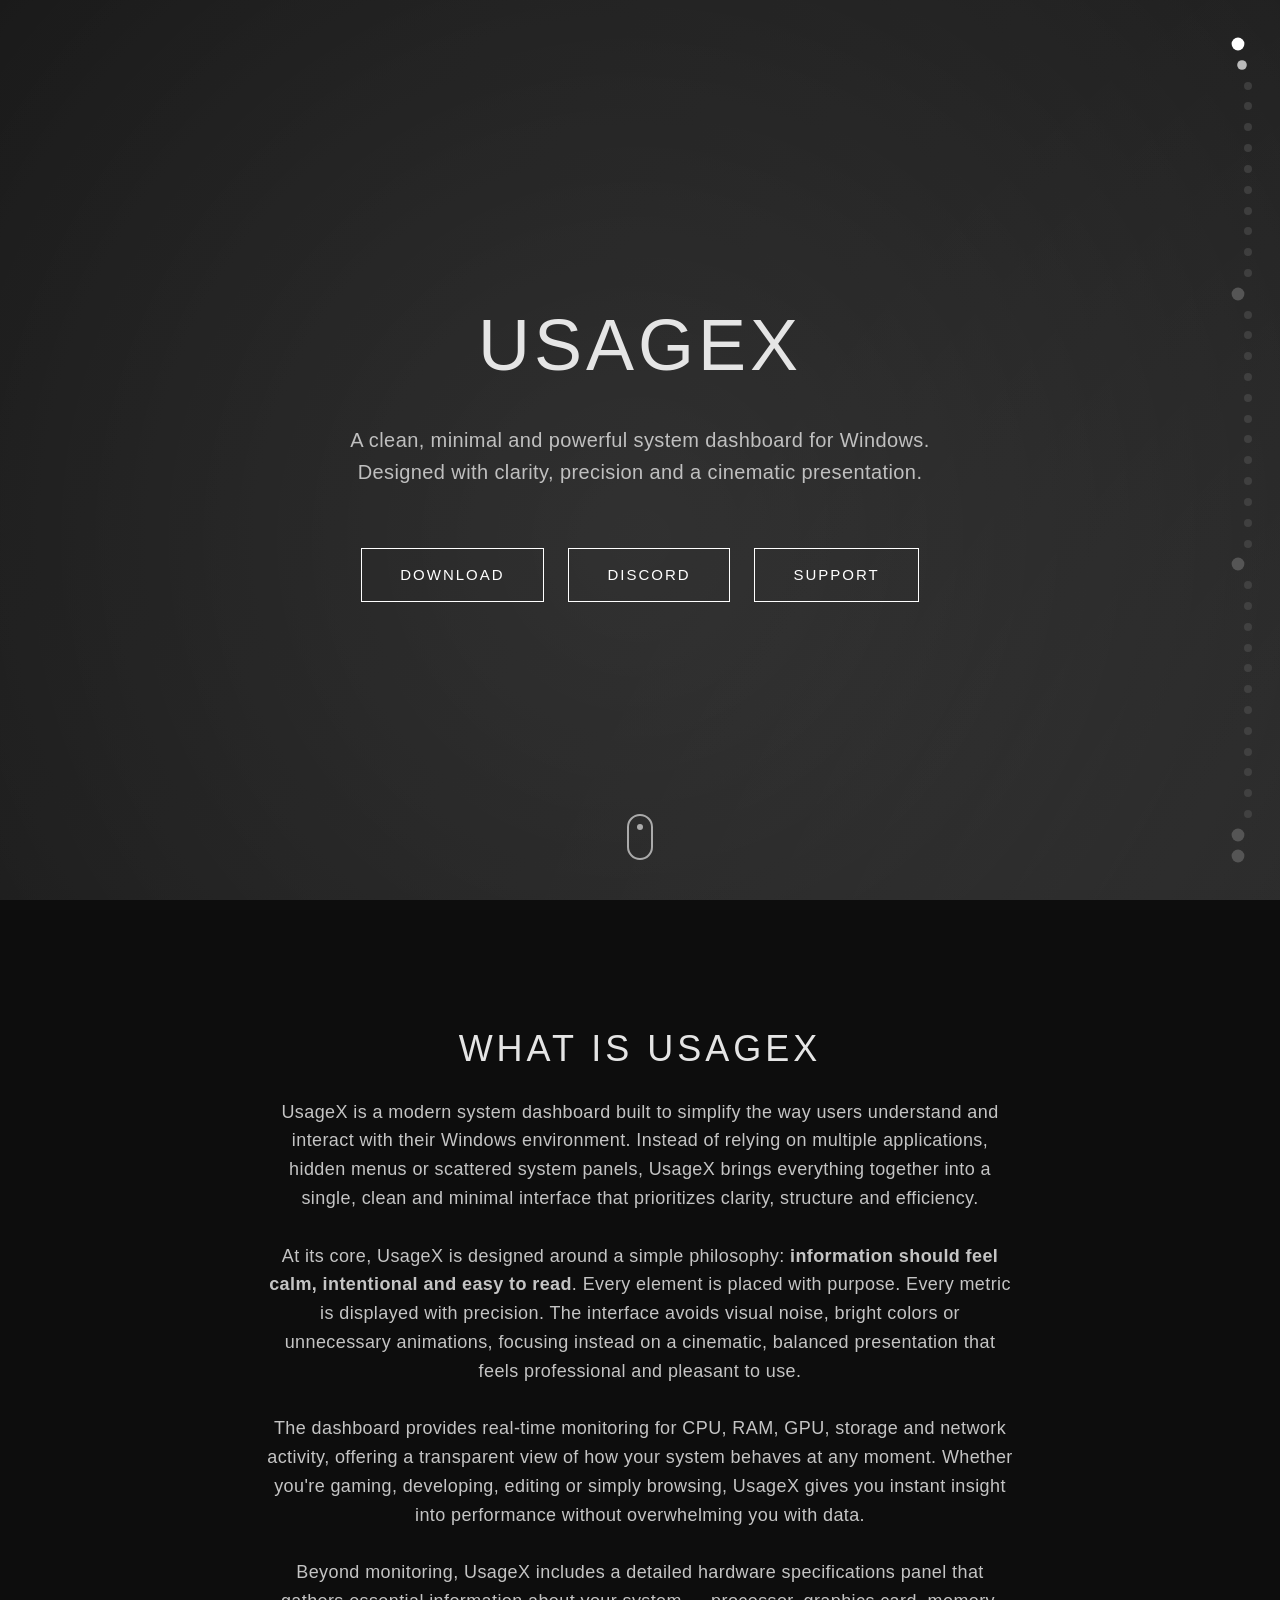
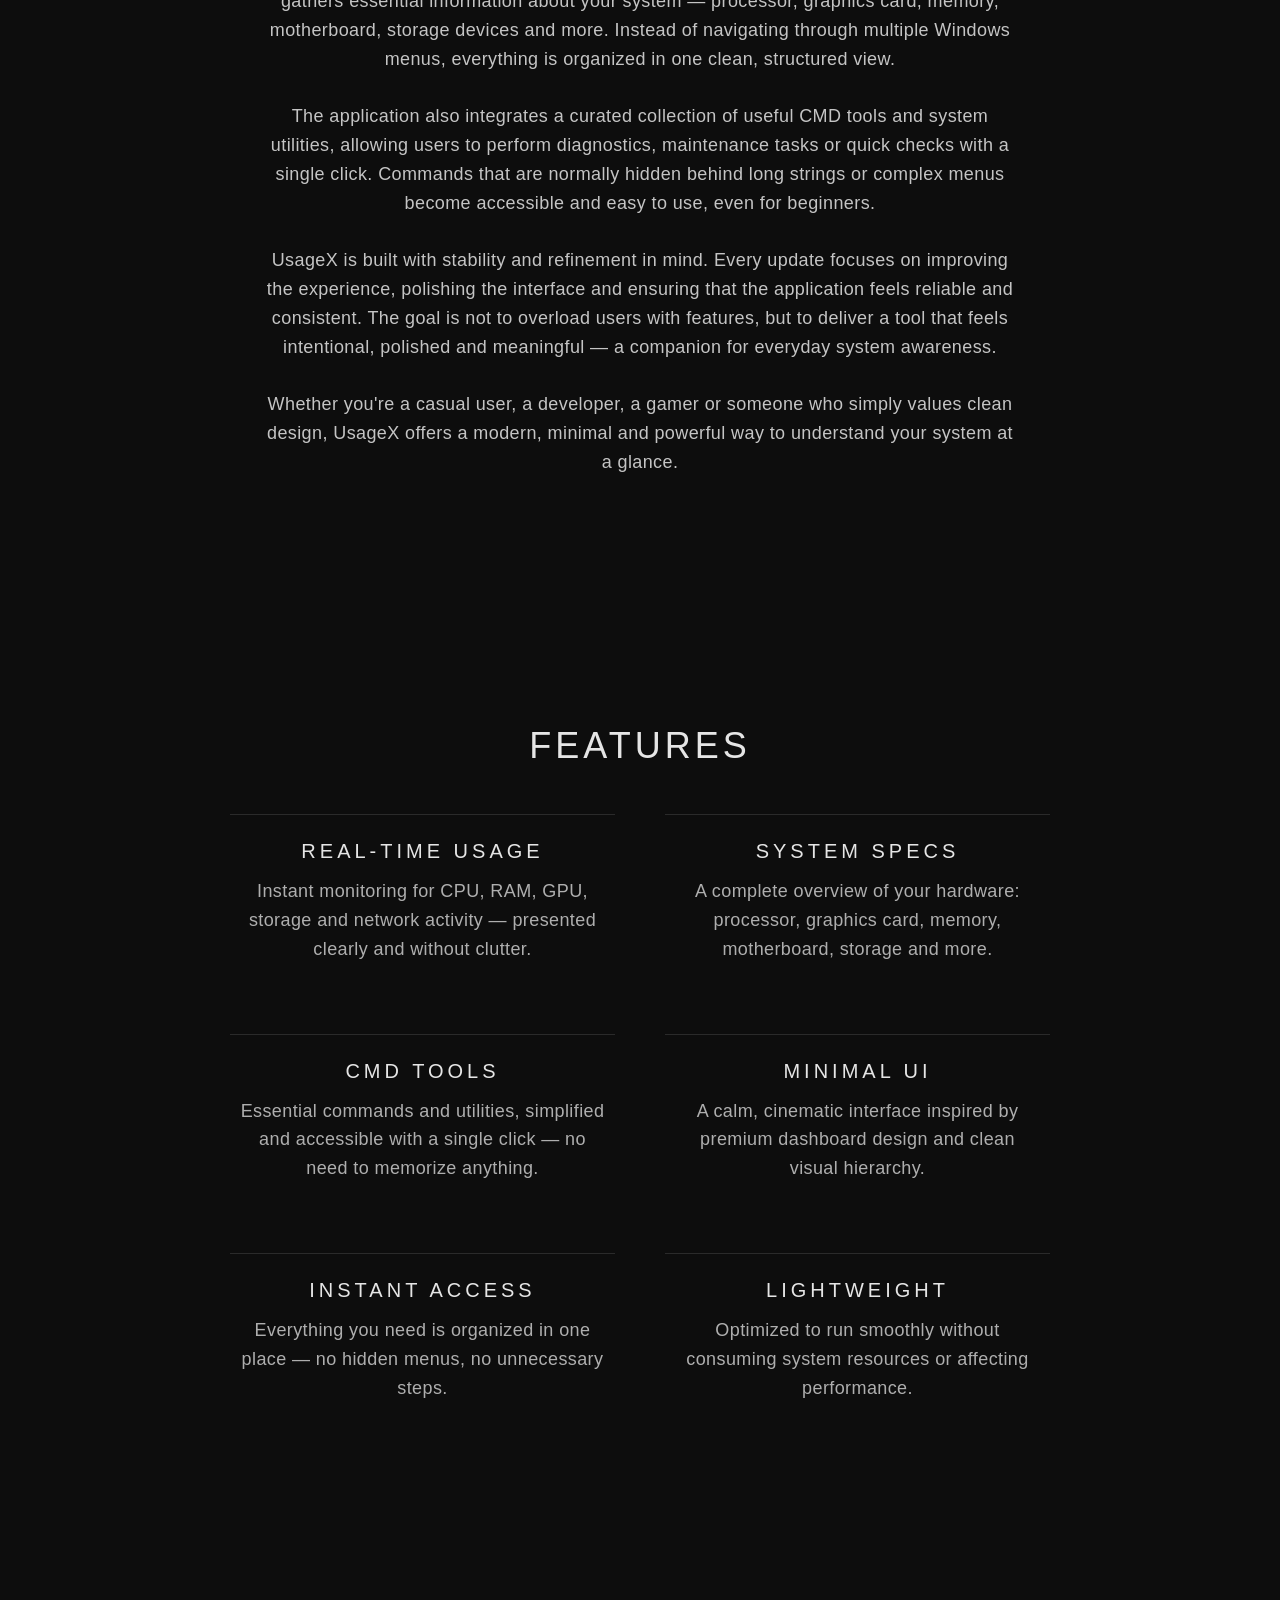
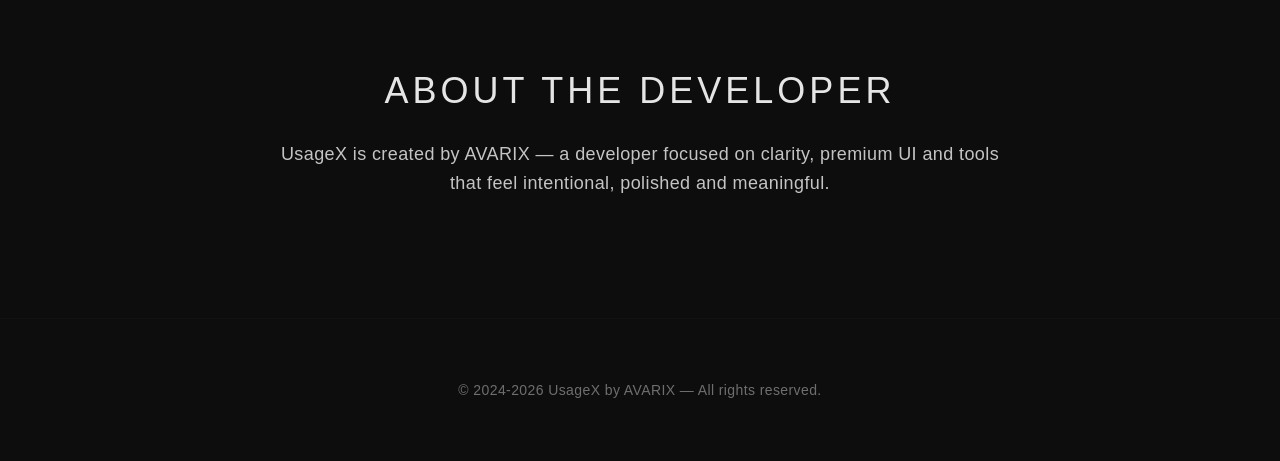
==== commit 9bc41e7b: "Update index.html" ====
--- a/avarix/index.html
+++ b/avarix/index.html
@@ -6,7 +6,7 @@
     <title>UsageX — System Dashboard</title>
 
     <!-- CSS -->
-    <link rel="stylesheet" href="css/usagex-style.css">
+    <link rel="stylesheet" href="usagex-style.css">
 </head>
 
 <body class="section-hero">
--- a/avarix/usagex-style.css
+++ b/avarix/usagex-style.css
@@ -0,0 +1,363 @@
+/* ===========================
+   ROOT VARS (gradient dinamic)
+=========================== */
+:root {
+    --grad1: #0c0c0c;
+    --grad2: #1a1a1a;
+    --grad3: #111111;
+    --grad4: #1f1f1f;
+    --grad5: #0e0e0e;
+}
+
+/* HERO */
+body.section-hero {
+    --grad1: #0c0c0c;
+    --grad2: #1a1a1a;
+    --grad3: #111111;
+    --grad4: #1f1f1f;
+    --grad5: #0e0e0e;
+}
+
+/* ABOUT */
+body.section-about {
+    --grad1: #0d1a24;
+    --grad2: #112a38;
+    --grad3: #0e1f2c;
+    --grad4: #1a3a4d;
+    --grad5: #0b151d;
+}
+
+/* FEATURES */
+body.section-features {
+    --grad1: #0d241a;
+    --grad2: #124a33;
+    --grad3: #0f3a28;
+    --grad4: #1a6b4d;
+    --grad5: #0a1f17;
+}
+
+/* DEVELOPER */
+body.section-dev {
+    --grad1: #1a0d24;
+    --grad2: #2e1247;
+    --grad3: #240f38;
+    --grad4: #4a1a7a;
+    --grad5: #160a1f;
+}
+
+/* FOOTER */
+body.section-footer {
+    --grad1: #0a0a0a;
+    --grad2: #141414;
+    --grad3: #101010;
+    --grad4: #1c1c1c;
+    --grad5: #080808;
+}
+
+/* ===========================
+   GLOBAL
+=========================== */
+* {
+    margin: 0;
+    padding: 0;
+    box-sizing: border-box;
+}
+
+body {
+    background: #0d0d0d;
+    color: #e5e5e5;
+    font-family: "Helvetica Neue", Arial, sans-serif;
+    letter-spacing: 0.4px;
+    line-height: 1.6;
+    overflow-x: hidden;
+}
+
+/* Hide default scrollbar */
+body::-webkit-scrollbar {
+    width: 0;
+    background: transparent;
+}
+
+/* ===========================
+   DOT SCROLLBAR
+=========================== */
+.dot-scrollbar {
+    position: fixed;
+    right: 28px;
+    top: 0;
+    height: 100vh;
+    display: flex;
+    flex-direction: column;
+    justify-content: space-between;
+    padding: 40px 0;
+    z-index: 999;
+}
+
+.dot {
+    width: 8px;
+    height: 8px;
+    background: #555;
+    border-radius: 50%;
+    transition: 0.25s ease;
+    opacity: 0.5;
+}
+
+.dot.active-main {
+    background: #ffffff;
+    transform: translateX(-10px) scale(1.6);
+    opacity: 1;
+}
+
+.dot.active-secondary {
+    background: #cccccc;
+    transform: translateX(-6px) scale(1.2);
+    opacity: 0.9;
+}
+
+/* ===========================
+   TYPOGRAPHY
+=========================== */
+h1, h2, h3 {
+    font-weight: 300;
+    text-transform: uppercase;
+    letter-spacing: 4px;
+}
+
+p {
+    opacity: 0.85;
+    font-size: 18px;
+}
+
+/* ===========================
+   HERO SECTION
+=========================== */
+#hero {
+    position: relative;
+    min-height: 100vh;
+    padding: 120px 40px;
+    display: flex;
+    align-items: center;
+    justify-content: center;
+    text-align: center;
+}
+
+.hero-bg {
+    position: fixed;
+    top: 0;
+    left: 0;
+    width: 100vw;
+    height: 100vh;
+
+    background:
+        radial-gradient(circle at 25% 30%, rgba(255,255,255,0.18), transparent 65%),
+        radial-gradient(circle at 75% 70%, rgba(255,255,255,0.12), transparent 70%),
+        linear-gradient(120deg,
+            var(--grad1),
+            var(--grad2),
+            var(--grad3),
+            var(--grad4),
+            var(--grad5)
+        );
+
+    background-size: 200% 200%, 250% 250%, 400% 400%;
+    animation:
+        glow1 16s ease-in-out infinite,
+        glow2 22s ease-in-out infinite,
+        gradientMove 20s ease-in-out infinite;
+
+    opacity: 0.75;
+    z-index: -1;
+
+    /* SMOOTH TRANSITION */
+    transition:
+        background 1.5s ease-in-out,
+        background-position 1.5s ease-in-out,
+        opacity 1.5s ease-in-out;
+}
+
+@keyframes gradientMove {
+    0% { background-position: 0% 50%, 0% 50%, 0% 50%; }
+    50% { background-position: 100% 50%, 100% 50%, 100% 50%; }
+    100% { background-position: 0% 50%, 0% 50%, 0% 50%; }
+}
+
+@keyframes glow1 {
+    0% { background-position: 25% 30%; }
+    50% { background-position: 35% 40%; }
+    100% { background-position: 25% 30%; }
+}
+
+@keyframes glow2 {
+    0% { background-position: 75% 70%; }
+    50% { background-position: 65% 60%; }
+    100% { background-position: 75% 70%; }
+}
+
+.hero-content h1 {
+    font-size: 72px;
+    margin-bottom: 20px;
+}
+
+.subtitle {
+    font-size: 20px;
+    max-width: 700px;
+    margin: 0 auto;
+    opacity: 0.8;
+}
+
+/* ===========================
+   BUTTONS
+=========================== */
+.ux-buttons {
+    margin-top: 50px;
+}
+
+.btn-ux {
+    display: inline-block;
+    padding: 14px 38px;
+    margin: 10px;
+    border: 1px solid #ffffff;
+    color: #ffffff;
+    text-decoration: none;
+    font-size: 15px;
+    letter-spacing: 2px;
+    transition: 0.25s ease;
+}
+
+.btn-ux:hover {
+    background: #ffffff;
+    color: #000000;
+}
+
+/* ===========================
+   SCROLL INDICATOR
+=========================== */
+.scroll-indicator {
+    position: absolute;
+    bottom: 40px;
+    left: 50%;
+    transform: translateX(-50%);
+    width: 26px;
+    height: 46px;
+    border: 2px solid #fff;
+    border-radius: 20px;
+    opacity: 0.6;
+    animation: fadeIn 2s ease forwards;
+}
+
+.scroll-indicator span {
+    position: absolute;
+    top: 8px;
+    left: 50%;
+    width: 6px;
+    height: 6px;
+    background: #fff;
+    border-radius: 50%;
+    transform: translateX(-50%);
+    animation: scrollAnim 1.8s infinite ease-in-out;
+}
+
+@keyframes scrollAnim {
+    0% { opacity: 0; transform: translate(-50%, 0); }
+    50% { opacity: 1; transform: translate(-50%, 12px); }
+    100% { opacity: 0; transform: translate(-50%, 24px); }
+}
+
+@keyframes fadeIn {
+    from { opacity: 0; }
+    to { opacity: 0.6; }
+}
+
+/* ===========================
+   SECTIONS
+=========================== */
+section {
+    padding: 120px 40px;
+    max-width: 900px;
+    margin: auto;
+    text-align: center;
+}
+
+section h2 {
+    font-size: 36px;
+    margin-bottom: 20px;
+}
+
+section p {
+    max-width: 750px;
+    margin: 0 auto;
+}
+
+/* ===========================
+   FEATURES
+=========================== */
+#features h2 {
+    margin-bottom: 40px;
+}
+
+.feature-grid {
+    margin-top: 40px;
+    display: grid;
+    grid-template-columns: repeat(auto-fit, minmax(260px, 1fr));
+    gap: 50px;
+}
+
+.feature {
+    padding: 20px 10px;
+    border-top: 1px solid #2a2a2a;
+    transition: 0.3s ease;
+}
+
+.feature:hover {
+    border-top-color: #fff;
+    transform: translateY(-4px);
+    opacity: 1;
+}
+
+.feature h3 {
+    margin-bottom: 10px;
+    font-size: 20px;
+}
+
+.feature p {
+    opacity: 0.75;
+}
+
+/* ===========================
+   FOOTER
+=========================== */
+footer {
+    padding: 60px 20px;
+    text-align: center;
+    opacity: 0.45;
+    font-size: 14px;
+    border-top: 1px solid #1a1a1a;
+}
+
+/* ===========================
+   RESPONSIVE
+=========================== */
+@media (max-width: 768px) {
+    .hero-content h1 {
+        font-size: 48px;
+    }
+
+    .subtitle {
+        font-size: 18px;
+    }
+
+    .btn-ux {
+        padding: 12px 28px;
+        font-size: 14px;
+    }
+
+    section {
+        padding: 80px 20px;
+    }
+
+    .dot-scrollbar {
+        right: 18px;
+        padding: 30px 0;
+    }
+}
+
